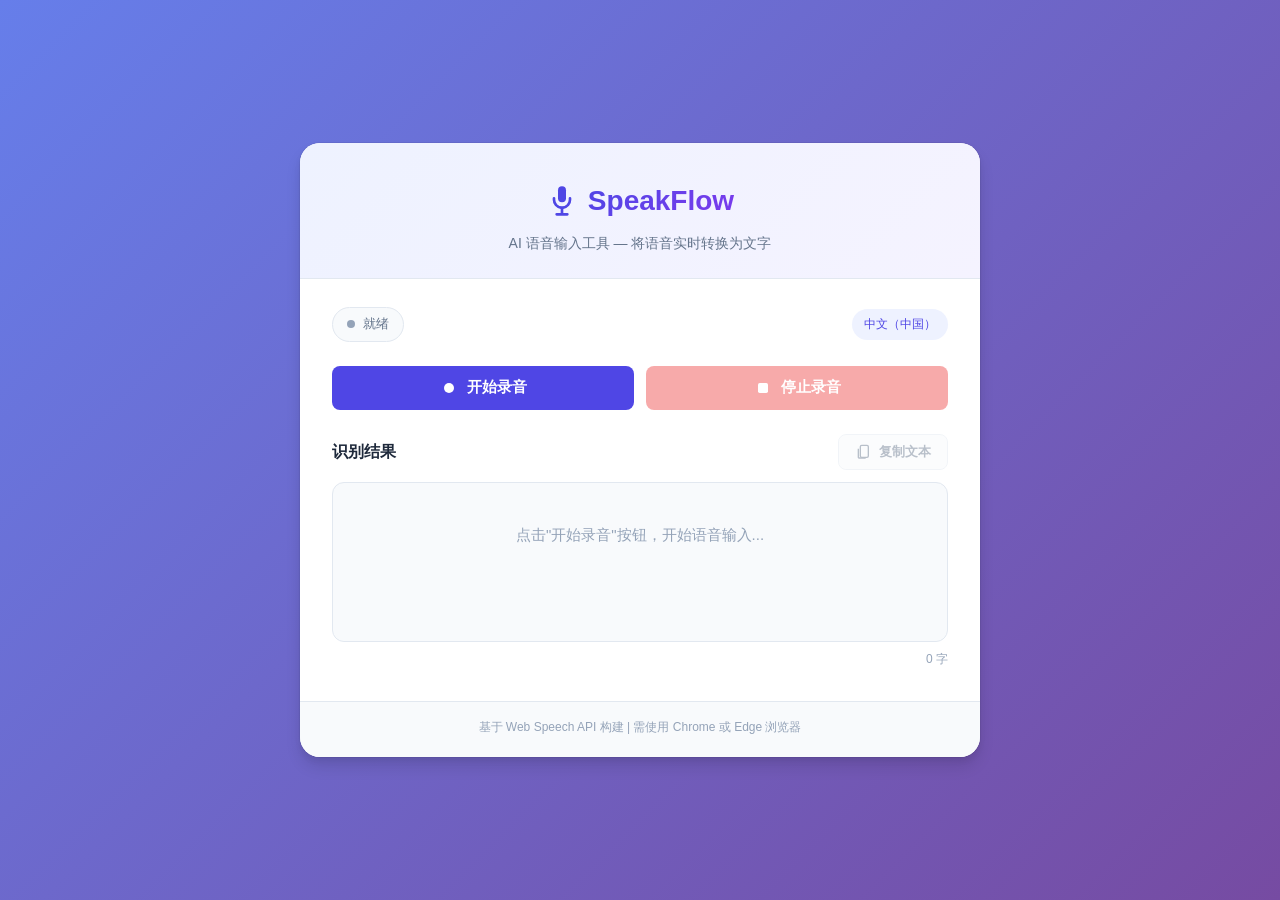
==== index.html @ 08173076 "feat: 初始化 SpeakFlow AI 语音输入工具项目 - 实现语音识别核心功能（Web Speech API）  - 实时显示临时/最终识别结果  - 一键复制文本到剪贴板  - 响应式 U" ====
<!DOCTYPE html>
<html lang="zh-CN">
<head>
    <meta charset="UTF-8">
    <meta name="viewport" content="width=device-width, initial-scale=1.0">
    <title>SpeakFlow - AI 语音输入工具</title>
    <link rel="stylesheet" href="style.css">
</head>
<body>
    <div class="container">
        <header class="header">
            <div class="logo">
                <svg class="logo-icon" viewBox="0 0 24 24" fill="none" xmlns="http://www.w3.org/2000/svg">
                    <path d="M12 1a3 3 0 0 0-3 3v6a3 3 0 0 0 6 0V4a3 3 0 0 0-3-3Z" fill="currentColor"/>
                    <path d="M19 10v1a7 7 0 0 1-6 6.93V21h3a1 1 0 1 1 0 2H8a1 1 0 1 1 0-2h3v-3.07A7 7 0 0 1 5 11v-1a1 1 0 1 1 2 0v1a5 5 0 0 0 10 0v-1a1 1 0 1 1 2 0Z" fill="currentColor"/>
                </svg>
                <h1>SpeakFlow</h1>
            </div>
            <p class="subtitle">AI 语音输入工具 — 将语音实时转换为文字</p>
        </header>

        <main class="main">
            <div class="status-bar">
                <div class="status-indicator" id="statusIndicator">
                    <span class="status-dot"></span>
                    <span class="status-text" id="statusText">就绪</span>
                </div>
                <span class="lang-badge" id="langBadge">中文（中国）</span>
            </div>

            <div class="controls">
                <button class="btn btn-start" id="startBtn" title="开始录音">
                    <svg class="btn-icon" viewBox="0 0 24 24" fill="none" xmlns="http://www.w3.org/2000/svg">
                        <circle cx="12" cy="12" r="6" fill="currentColor"/>
                    </svg>
                    <span>开始录音</span>
                </button>

                <button class="btn btn-stop" id="stopBtn" disabled title="停止录音">
                    <svg class="btn-icon" viewBox="0 0 24 24" fill="none" xmlns="http://www.w3.org/2000/svg">
                        <rect x="6" y="6" width="12" height="12" rx="2" fill="currentColor"/>
                    </svg>
                    <span>停止录音</span>
                </button>
            </div>

            <div class="result-section">
                <div class="result-header">
                    <h2>识别结果</h2>
                    <button class="btn btn-copy" id="copyBtn" title="复制文本" disabled>
                        <svg class="btn-icon-sm" viewBox="0 0 24 24" fill="none" xmlns="http://www.w3.org/2000/svg">
                            <rect x="8" y="2" width="12" height="18" rx="2" stroke="currentColor" stroke-width="2"/>
                            <path d="M4 7H6V20H16V22H6C4.9 22 4 21.1 4 20V7Z" fill="currentColor"/>
                        </svg>
                        <span>复制文本</span>
                    </button>
                </div>

                <div class="result-box" id="resultBox">
                    <p class="placeholder-text" id="placeholderText">点击"开始录音"按钮，开始语音输入...</p>
                    <p class="interim-text" id="interimText"></p>
                    <p class="final-text" id="finalText"></p>
                </div>

                <div class="result-footer">
                    <span class="char-count" id="charCount">0 字</span>
                </div>

                <div class="toast" id="toast">已复制到剪贴板</div>
            </div>
        </main>

        <footer class="footer">
            <p>基于 Web Speech API 构建 | 需使用 Chrome 或 Edge 浏览器</p>
        </footer>
    </div>

    <script src="script.js"></script>
</body>
</html>
---- style.css ----
*,
*::before,
*::after {
    margin: 0;
    padding: 0;
    box-sizing: border-box;
}

:root {
    --primary: #4F46E5;
    --primary-hover: #4338CA;
    --primary-light: #EEF2FF;
    --danger: #EF4444;
    --danger-hover: #DC2626;
    --success: #10B981;
    --warning: #F59E0B;
    --bg: #F8FAFC;
    --surface: #FFFFFF;
    --border: #E2E8F0;
    --text: #1E293B;
    --text-secondary: #64748B;
    --text-muted: #94A3B8;
    --shadow-sm: 0 1px 2px rgba(0, 0, 0, 0.05);
    --shadow: 0 1px 3px rgba(0, 0, 0, 0.1), 0 1px 2px rgba(0, 0, 0, 0.06);
    --shadow-md: 0 4px 6px rgba(0, 0, 0, 0.07), 0 2px 4px rgba(0, 0, 0, 0.06);
    --shadow-lg: 0 10px 15px rgba(0, 0, 0, 0.1), 0 4px 6px rgba(0, 0, 0, 0.05);
    --radius: 12px;
    --radius-sm: 8px;
    --transition: 0.2s ease;
}

body {
    font-family: -apple-system, BlinkMacSystemFont, "Segoe UI", Roboto, "Helvetica Neue", Arial, "Noto Sans SC", sans-serif;
    background: linear-gradient(135deg, #667EEA 0%, #764BA2 100%);
    min-height: 100vh;
    display: flex;
    align-items: center;
    justify-content: center;
    padding: 20px;
    color: var(--text);
    line-height: 1.6;
}

.container {
    width: 100%;
    max-width: 680px;
    background: var(--surface);
    border-radius: 20px;
    box-shadow: var(--shadow-lg), 0 0 0 1px rgba(0, 0, 0, 0.05);
    overflow: hidden;
}

.header {
    text-align: center;
    padding: 36px 32px 24px;
    background: linear-gradient(135deg, var(--primary-light) 0%, #F5F3FF 100%);
    border-bottom: 1px solid var(--border);
}

.logo {
    display: flex;
    align-items: center;
    justify-content: center;
    gap: 10px;
    margin-bottom: 8px;
}

.logo-icon {
    width: 32px;
    height: 32px;
    color: var(--primary);
}

.logo h1 {
    font-size: 28px;
    font-weight: 700;
    background: linear-gradient(135deg, var(--primary) 0%, #7C3AED 100%);
    -webkit-background-clip: text;
    -webkit-text-fill-color: transparent;
    background-clip: text;
}

.subtitle {
    font-size: 14px;
    color: var(--text-secondary);
    font-weight: 400;
}

.main {
    padding: 28px 32px 32px;
}

.status-bar {
    display: flex;
    align-items: center;
    justify-content: space-between;
    margin-bottom: 24px;
}

.status-indicator {
    display: flex;
    align-items: center;
    gap: 8px;
    padding: 6px 14px;
    border-radius: 20px;
    background: var(--bg);
    border: 1px solid var(--border);
    font-size: 13px;
    font-weight: 500;
    color: var(--text-secondary);
    transition: all var(--transition);
}

.status-indicator.recording {
    background: #FEF2F2;
    border-color: #FECACA;
    color: var(--danger);
}

.status-dot {
    width: 8px;
    height: 8px;
    border-radius: 50%;
    background: var(--text-muted);
    transition: all var(--transition);
}

.status-indicator.recording .status-dot {
    background: var(--danger);
    animation: pulse 1.5s ease-in-out infinite;
}

@keyframes pulse {
    0%, 100% { opacity: 1; transform: scale(1); }
    50% { opacity: 0.5; transform: scale(1.3); }
}

.lang-badge {
    font-size: 12px;
    padding: 6px 12px;
    border-radius: 20px;
    background: var(--primary-light);
    color: var(--primary);
    font-weight: 500;
}

.controls {
    display: flex;
    gap: 12px;
    margin-bottom: 24px;
}

.btn {
    display: flex;
    align-items: center;
    justify-content: center;
    gap: 8px;
    padding: 12px 24px;
    border: none;
    border-radius: var(--radius-sm);
    font-size: 15px;
    font-weight: 600;
    cursor: pointer;
    transition: all var(--transition);
    font-family: inherit;
    outline: none;
}

.btn:focus-visible {
    box-shadow: 0 0 0 3px rgba(79, 70, 229, 0.3);
}

.btn:disabled {
    opacity: 0.45;
    cursor: not-allowed;
    pointer-events: none;
}

.btn-icon {
    width: 20px;
    height: 20px;
}

.btn-icon-sm {
    width: 16px;
    height: 16px;
}

.btn-start {
    flex: 1;
    background: var(--primary);
    color: #FFFFFF;
}

.btn-start:hover:not(:disabled) {
    background: var(--primary-hover);
    transform: translateY(-1px);
    box-shadow: var(--shadow-md);
}

.btn-start:active:not(:disabled) {
    transform: translateY(0);
}

.btn-stop {
    flex: 1;
    background: var(--danger);
    color: #FFFFFF;
}

.btn-stop:hover:not(:disabled) {
    background: var(--danger-hover);
    transform: translateY(-1px);
    box-shadow: var(--shadow-md);
}

.btn-stop:active:not(:disabled) {
    transform: translateY(0);
}

.result-section {
    position: relative;
}

.result-header {
    display: flex;
    align-items: center;
    justify-content: space-between;
    margin-bottom: 12px;
}

.result-header h2 {
    font-size: 16px;
    font-weight: 600;
    color: var(--text);
}

.btn-copy {
    padding: 8px 16px;
    font-size: 13px;
    background: var(--bg);
    color: var(--text-secondary);
    border: 1px solid var(--border);
    border-radius: var(--radius-sm);
}

.btn-copy:hover:not(:disabled) {
    background: var(--primary-light);
    color: var(--primary);
    border-color: var(--primary);
}

.btn-copy.copied {
    background: #ECFDF5;
    color: var(--success);
    border-color: #A7F3D0;
}

.result-box {
    background: var(--bg);
    border: 1px solid var(--border);
    border-radius: var(--radius);
    padding: 20px;
    min-height: 160px;
    max-height: 320px;
    overflow-y: auto;
    transition: border-color var(--transition);
}

.result-box:focus-within,
.result-box.recording {
    border-color: var(--primary);
    box-shadow: 0 0 0 3px rgba(79, 70, 229, 0.1);
}

.result-box.recording {
    border-color: var(--danger);
    box-shadow: 0 0 0 3px rgba(239, 68, 68, 0.1);
}

.placeholder-text {
    color: var(--text-muted);
    font-size: 15px;
    text-align: center;
    padding: 20px 0 0;
    user-select: none;
}

.placeholder-text.hidden {
    display: none;
}

.interim-text {
    color: var(--text-muted);
    font-size: 15px;
    line-height: 1.8;
    white-space: pre-wrap;
    word-break: break-word;
}

.final-text {
    color: var(--text);
    font-size: 15px;
    line-height: 1.8;
    white-space: pre-wrap;
    word-break: break-word;
}

.result-footer {
    display: flex;
    justify-content: flex-end;
    margin-top: 8px;
}

.char-count {
    font-size: 12px;
    color: var(--text-muted);
}

.toast {
    position: absolute;
    bottom: -48px;
    left: 50%;
    transform: translateX(-50%);
    background: var(--text);
    color: #FFFFFF;
    padding: 8px 20px;
    border-radius: 20px;
    font-size: 13px;
    font-weight: 500;
    opacity: 0;
    pointer-events: none;
    transition: opacity 0.3s ease, transform 0.3s ease;
    white-space: nowrap;
}

.toast.show {
    opacity: 1;
    transform: translateX(-50%) translateY(-4px);
}

.footer {
    text-align: center;
    padding: 16px 32px 20px;
    border-top: 1px solid var(--border);
    background: var(--bg);
}

.footer p {
    font-size: 12px;
    color: var(--text-muted);
}

@media (max-width: 600px) {
    body {
        padding: 12px;
        align-items: flex-start;
        padding-top: 24px;
    }

    .container {
        border-radius: 16px;
    }

    .header {
        padding: 28px 20px 20px;
    }

    .logo h1 {
        font-size: 24px;
    }

    .main {
        padding: 20px;
    }

    .controls {
        flex-direction: column;
    }

    .btn {
        width: 100%;
    }

    .result-box {
        min-height: 140px;
        max-height: 260px;
    }

    .status-bar {
        flex-direction: column;
        align-items: flex-start;
        gap: 10px;
    }
}

.result-box::-webkit-scrollbar {
    width: 6px;
}

.result-box::-webkit-scrollbar-track {
    background: transparent;
}

.result-box::-webkit-scrollbar-thumb {
    background: var(--border);
    border-radius: 3px;
}

.result-box::-webkit-scrollbar-thumb:hover {
    background: var(--text-muted);
}
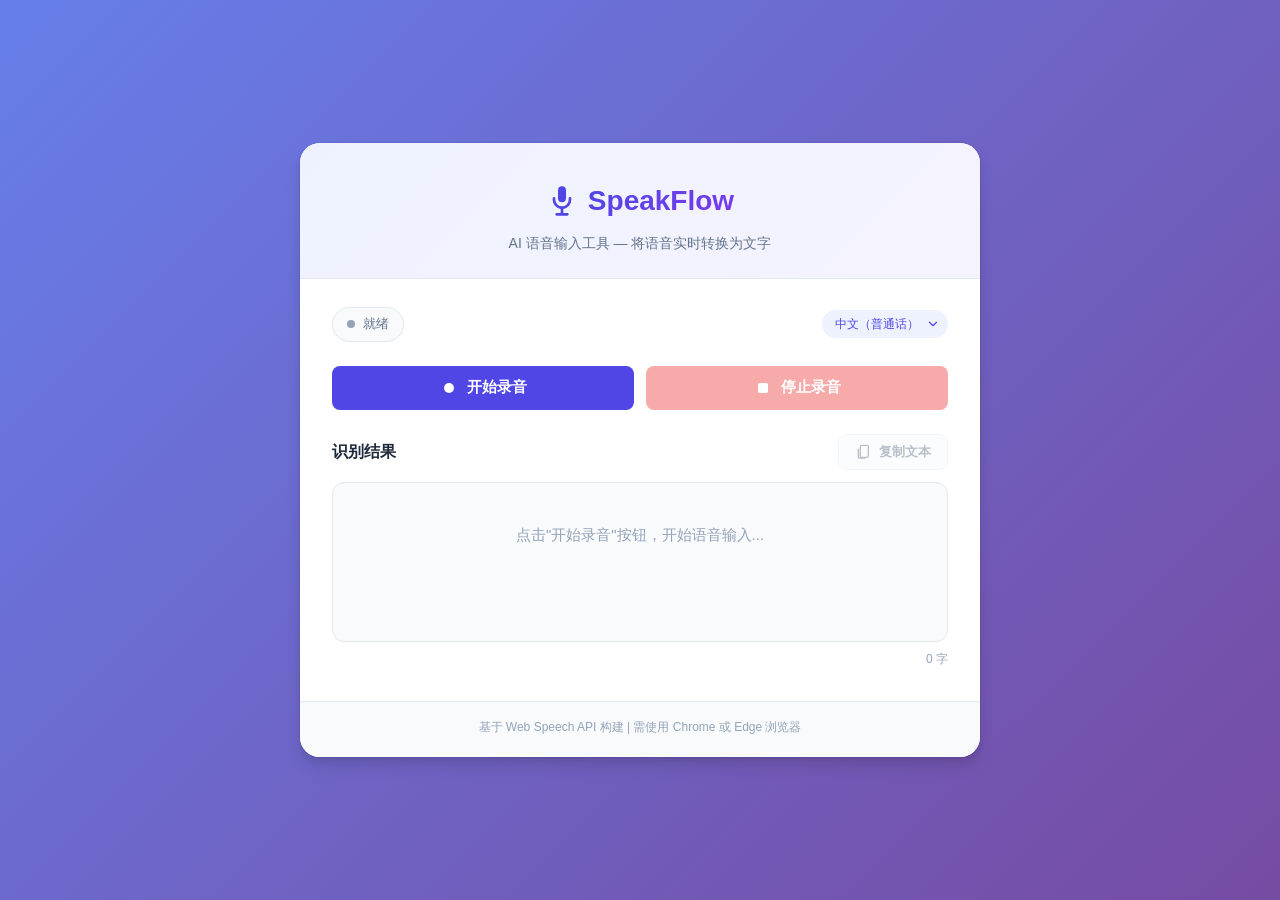
==== commit fa681bec: "feat: 添加多语言切换功能 将静态语言标签替换为下拉选择器，支持中文/英文/日文/韩文/粤语  实现思路：自定义 select + 切换时停止录音并重置 SpeechRecognition 实例 " ====
--- a/index.html
+++ b/index.html
@@ -25,7 +25,18 @@
                     <span class="status-dot"></span>
                     <span class="status-text" id="statusText">就绪</span>
                 </div>
-                <span class="lang-badge" id="langBadge">中文（中国）</span>
+                <div class="lang-selector">
+                    <select class="lang-select" id="langSelect" aria-label="选择识别语言">
+                        <option value="zh-CN">中文（普通话）</option>
+                        <option value="en-US">English</option>
+                        <option value="ja-JP">日本語</option>
+                        <option value="ko-KR">한국어</option>
+                        <option value="zh-HK">粤语（香港）</option>
+                    </select>
+                    <svg class="lang-chevron" viewBox="0 0 24 24" fill="none" xmlns="http://www.w3.org/2000/svg">
+                        <path d="M6 9L12 15L18 9" stroke="currentColor" stroke-width="2" stroke-linecap="round" stroke-linejoin="round"/>
+                    </svg>
+                </div>
             </div>
 
             <div class="controls">
--- a/style.css
+++ b/style.css
@@ -135,13 +135,45 @@
     50% { opacity: 0.5; transform: scale(1.3); }
 }
 
-.lang-badge {
+.lang-selector {
+    position: relative;
+    display: flex;
+    align-items: center;
+}
+
+.lang-select {
+    appearance: none;
+    -webkit-appearance: none;
     font-size: 12px;
-    padding: 6px 12px;
+    padding: 6px 28px 6px 12px;
     border-radius: 20px;
     background: var(--primary-light);
     color: var(--primary);
     font-weight: 500;
+    border: 1px solid transparent;
+    cursor: pointer;
+    font-family: inherit;
+    outline: none;
+    transition: all var(--transition);
+}
+
+.lang-select:hover {
+    border-color: var(--primary);
+    background: #E0E7FF;
+}
+
+.lang-select:focus-visible {
+    border-color: var(--primary);
+    box-shadow: 0 0 0 2px rgba(79, 70, 229, 0.2);
+}
+
+.lang-chevron {
+    position: absolute;
+    right: 8px;
+    width: 14px;
+    height: 14px;
+    color: var(--primary);
+    pointer-events: none;
 }
 
 .controls {
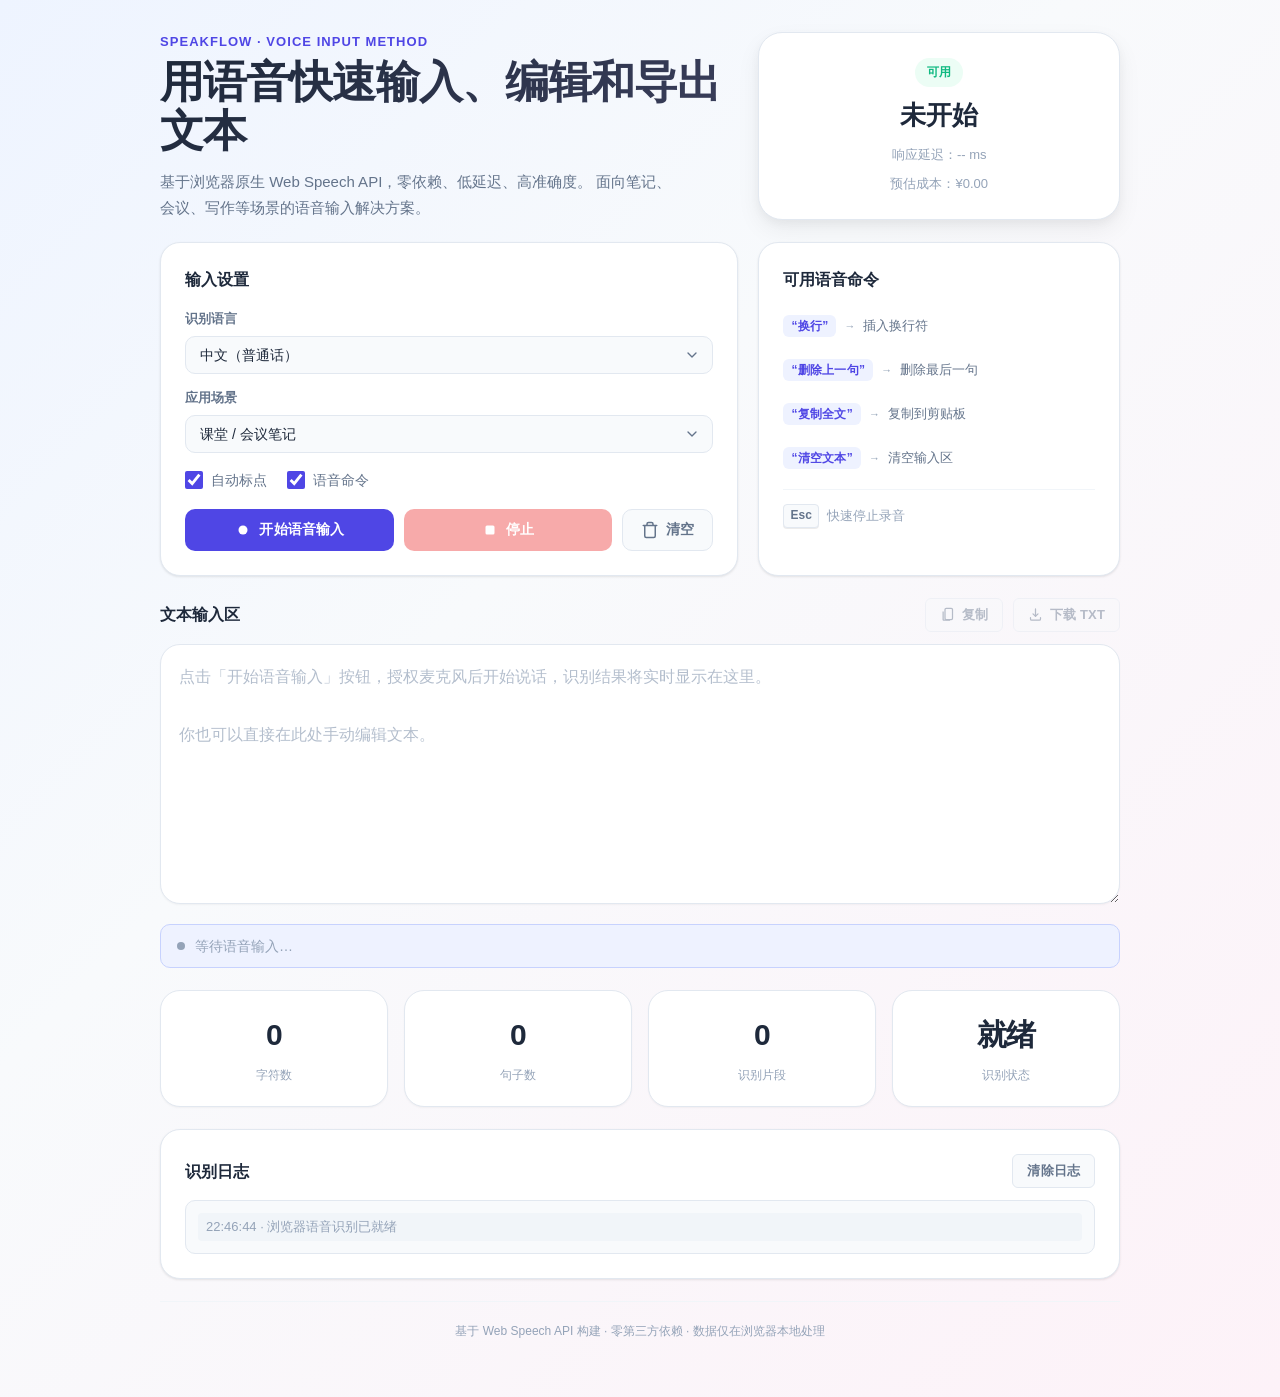
==== commit 88d60279: "feat: complete SpeakFlow voice input method - merge advanced features - Integrate auto-punctuation w" ====
--- a/index.html
+++ b/index.html
@@ -3,86 +3,182 @@
 <head>
     <meta charset="UTF-8">
     <meta name="viewport" content="width=device-width, initial-scale=1.0">
-    <title>SpeakFlow - AI 语音输入工具</title>
+    <title>SpeakFlow — AI 语音输入工具</title>
     <link rel="stylesheet" href="style.css">
 </head>
 <body>
-    <div class="container">
-        <header class="header">
-            <div class="logo">
-                <svg class="logo-icon" viewBox="0 0 24 24" fill="none" xmlns="http://www.w3.org/2000/svg">
-                    <path d="M12 1a3 3 0 0 0-3 3v6a3 3 0 0 0 6 0V4a3 3 0 0 0-3-3Z" fill="currentColor"/>
-                    <path d="M19 10v1a7 7 0 0 1-6 6.93V21h3a1 1 0 1 1 0 2H8a1 1 0 1 1 0-2h3v-3.07A7 7 0 0 1 5 11v-1a1 1 0 1 1 2 0v1a5 5 0 0 0 10 0v-1a1 1 0 1 1 2 0Z" fill="currentColor"/>
-                </svg>
-                <h1>SpeakFlow</h1>
+    <div class="app-shell">
+        <section class="hero">
+            <div class="hero-content">
+                <p class="eyebrow">SpeakFlow · Voice Input Method</p>
+                <h1>用语音快速输入、编辑和导出文本</h1>
+                <p class="subtitle">
+                    基于浏览器原生 Web Speech API，零依赖、低延迟、高准确度。
+                    面向笔记、会议、写作等场景的语音输入解决方案。
+                </p>
             </div>
-            <p class="subtitle">AI 语音输入工具 — 将语音实时转换为文字</p>
-        </header>
+            <div class="status-card" aria-live="polite">
+                <span id="supportBadge" class="badge badge-checking">检测中…</span>
+                <strong id="listeningStatus">未开始</strong>
+                <small id="latencyText">响应延迟：-- ms</small>
+                <small id="costText">预估成本：¥0.00</small>
+            </div>
+        </section>
 
-        <main class="main">
-            <div class="status-bar">
-                <div class="status-indicator" id="statusIndicator">
-                    <span class="status-dot"></span>
-                    <span class="status-text" id="statusText">就绪</span>
-                </div>
-                <div class="lang-selector">
-                    <select class="lang-select" id="langSelect" aria-label="选择识别语言">
+        <section class="control-grid">
+            <div class="panel panel-settings">
+                <h2>输入设置</h2>
+
+                <div class="setting-group">
+                    <label for="languageSelect">
+                        <span class="setting-label">识别语言</span>
+                    </label>
+                    <select id="languageSelect">
                         <option value="zh-CN">中文（普通话）</option>
-                        <option value="en-US">English</option>
+                        <option value="en-US">English (US)</option>
                         <option value="ja-JP">日本語</option>
                         <option value="ko-KR">한국어</option>
                         <option value="zh-HK">粤语（香港）</option>
                     </select>
-                    <svg class="lang-chevron" viewBox="0 0 24 24" fill="none" xmlns="http://www.w3.org/2000/svg">
-                        <path d="M6 9L12 15L18 9" stroke="currentColor" stroke-width="2" stroke-linecap="round" stroke-linejoin="round"/>
-                    </svg>
+                </div>
+
+                <div class="setting-group">
+                    <label for="modeSelect">
+                        <span class="setting-label">应用场景</span>
+                    </label>
+                    <select id="modeSelect">
+                        <option value="note">课堂 / 会议笔记</option>
+                        <option value="chat">聊天短句</option>
+                        <option value="academic">学术写作草稿</option>
+                    </select>
+                </div>
+
+                <div class="toggle-row">
+                    <label class="toggle-label">
+                        <input type="checkbox" id="autoPunctuation" checked>
+                        <span class="toggle-text">自动标点</span>
+                    </label>
+                    <label class="toggle-label">
+                        <input type="checkbox" id="voiceCommands" checked>
+                        <span class="toggle-text">语音命令</span>
+                    </label>
+                </div>
+
+                <div class="button-row">
+                    <button id="startBtn" class="btn btn-primary">
+                        <svg class="btn-icon" viewBox="0 0 24 24" fill="none">
+                            <circle cx="12" cy="12" r="6" fill="currentColor"/>
+                        </svg>
+                        开始语音输入
+                    </button>
+                    <button id="stopBtn" class="btn btn-danger" disabled>
+                        <svg class="btn-icon" viewBox="0 0 24 24" fill="none">
+                            <rect x="6" y="6" width="12" height="12" rx="2" fill="currentColor"/>
+                        </svg>
+                        停止
+                    </button>
+                    <button id="clearBtn" class="btn btn-outline">
+                        <svg class="btn-icon" viewBox="0 0 24 24" fill="none">
+                            <path d="M3 6h18M8 6V4a2 2 0 0 1 2-2h4a2 2 0 0 1 2 2v2m3 0v14a2 2 0 0 1-2 2H7a2 2 0 0 1-2-2V6h14" stroke="currentColor" stroke-width="2" stroke-linecap="round" stroke-linejoin="round"/>
+                        </svg>
+                        清空
+                    </button>
                 </div>
             </div>
 
-            <div class="controls">
-                <button class="btn btn-start" id="startBtn" title="开始录音">
-                    <svg class="btn-icon" viewBox="0 0 24 24" fill="none" xmlns="http://www.w3.org/2000/svg">
-                        <circle cx="12" cy="12" r="6" fill="currentColor"/>
-                    </svg>
-                    <span>开始录音</span>
-                </button>
+            <div class="panel panel-commands">
+                <h2>可用语音命令</h2>
+                <ul class="command-list">
+                    <li>
+                        <span class="command-keyword">“换行”</span>
+                        <span class="command-arrow">→</span>
+                        <span class="command-desc">插入换行符</span>
+                    </li>
+                    <li>
+                        <span class="command-keyword">“删除上一句”</span>
+                        <span class="command-arrow">→</span>
+                        <span class="command-desc">删除最后一句</span>
+                    </li>
+                    <li>
+                        <span class="command-keyword">“复制全文”</span>
+                        <span class="command-arrow">→</span>
+                        <span class="command-desc">复制到剪贴板</span>
+                    </li>
+                    <li>
+                        <span class="command-keyword">“清空文本”</span>
+                        <span class="command-arrow">→</span>
+                        <span class="command-desc">清空输入区</span>
+                    </li>
+                </ul>
+                <div class="shortcut-hint">
+                    <kbd>Esc</kbd>
+                    <span>快速停止录音</span>
+                </div>
+            </div>
+        </section>
 
-                <button class="btn btn-stop" id="stopBtn" disabled title="停止录音">
-                    <svg class="btn-icon" viewBox="0 0 24 24" fill="none" xmlns="http://www.w3.org/2000/svg">
-                        <rect x="6" y="6" width="12" height="12" rx="2" fill="currentColor"/>
-                    </svg>
-                    <span>停止录音</span>
-                </button>
-            </div>
-
-            <div class="result-section">
-                <div class="result-header">
-                    <h2>识别结果</h2>
-                    <button class="btn btn-copy" id="copyBtn" title="复制文本" disabled>
-                        <svg class="btn-icon-sm" viewBox="0 0 24 24" fill="none" xmlns="http://www.w3.org/2000/svg">
+        <section class="editor-section">
+            <div class="editor-header">
+                <h2>文本输入区</h2>
+                <div class="button-row compact">
+                    <button id="copyBtn" class="btn btn-outline-sm" disabled>
+                        <svg class="btn-icon-sm" viewBox="0 0 24 24" fill="none">
                             <rect x="8" y="2" width="12" height="18" rx="2" stroke="currentColor" stroke-width="2"/>
                             <path d="M4 7H6V20H16V22H6C4.9 22 4 21.1 4 20V7Z" fill="currentColor"/>
                         </svg>
-                        <span>复制文本</span>
+                        复制
+                    </button>
+                    <button id="downloadBtn" class="btn btn-outline-sm" disabled>
+                        <svg class="btn-icon-sm" viewBox="0 0 24 24" fill="none">
+                            <path d="M12 3v12m0 0l-4-4m4 4l4-4M4 17v2a2 2 0 0 0 2 2h12a2 2 0 0 0 2-2v-2" stroke="currentColor" stroke-width="2" stroke-linecap="round" stroke-linejoin="round"/>
+                        </svg>
+                        下载 TXT
                     </button>
                 </div>
+            </div>
 
-                <div class="result-box" id="resultBox">
-                    <p class="placeholder-text" id="placeholderText">点击"开始录音"按钮，开始语音输入...</p>
-                    <p class="interim-text" id="interimText"></p>
-                    <p class="final-text" id="finalText"></p>
-                </div>
+            <textarea
+                id="editor"
+                placeholder="点击「开始语音输入」按钮，授权麦克风后开始说话，识别结果将实时显示在这里。&#10;&#10;你也可以直接在此处手动编辑文本。"
+            ></textarea>
 
-                <div class="result-footer">
-                    <span class="char-count" id="charCount">0 字</span>
-                </div>
+            <div class="interim-bar" id="interimBar">
+                <div class="interim-pulse"></div>
+                <span id="interimText">等待语音输入…</span>
+            </div>
 
-                <div class="toast" id="toast">已复制到剪贴板</div>
+            <div class="toast" id="toast">已复制到剪贴板</div>
+        </section>
+
+        <section class="metrics-grid">
+            <article class="metric-card">
+                <span class="metric-value" id="wordCount">0</span>
+                <small class="metric-label">字符数</small>
+            </article>
+            <article class="metric-card">
+                <span class="metric-value" id="sentenceCount">0</span>
+                <small class="metric-label">句子数</small>
+            </article>
+            <article class="metric-card">
+                <span class="metric-value" id="sessionCount">0</span>
+                <small class="metric-label">识别片段</small>
+            </article>
+            <article class="metric-card">
+                <span class="metric-value" id="accuracyHint">--</span>
+                <small class="metric-label">识别状态</small>
+            </article>
+        </section>
+
+        <section class="panel log-panel">
+            <div class="log-header">
+                <h2>识别日志</h2>
+                <button id="clearLogBtn" class="btn btn-outline-sm">清除日志</button>
             </div>
-        </main>
+            <ol id="logList" class="log-list"></ol>
+        </section>
 
         <footer class="footer">
-            <p>基于 Web Speech API 构建 | 需使用 Chrome 或 Edge 浏览器</p>
+            <p>基于 Web Speech API 构建 · 零第三方依赖 · 数据仅在浏览器本地处理</p>
         </footer>
     </div>
 
--- a/style.css
+++ b/style.css
@@ -10,372 +10,663 @@
     --primary: #4F46E5;
     --primary-hover: #4338CA;
     --primary-light: #EEF2FF;
+    --primary-ring: rgba(79, 70, 229, 0.25);
     --danger: #EF4444;
     --danger-hover: #DC2626;
+    --danger-light: #FEF2F2;
     --success: #10B981;
+    --success-light: #ECFDF5;
     --warning: #F59E0B;
+    --warning-light: #FFFBEB;
     --bg: #F8FAFC;
+    --bg-alt: #F1F5F9;
     --surface: #FFFFFF;
     --border: #E2E8F0;
+    --border-light: #F1F5F9;
     --text: #1E293B;
     --text-secondary: #64748B;
     --text-muted: #94A3B8;
-    --shadow-sm: 0 1px 2px rgba(0, 0, 0, 0.05);
-    --shadow: 0 1px 3px rgba(0, 0, 0, 0.1), 0 1px 2px rgba(0, 0, 0, 0.06);
-    --shadow-md: 0 4px 6px rgba(0, 0, 0, 0.07), 0 2px 4px rgba(0, 0, 0, 0.06);
-    --shadow-lg: 0 10px 15px rgba(0, 0, 0, 0.1), 0 4px 6px rgba(0, 0, 0, 0.05);
-    --radius: 12px;
-    --radius-sm: 8px;
-    --transition: 0.2s ease;
+    --shadow-xs: 0 1px 2px rgba(0, 0, 0, 0.04);
+    --shadow-sm: 0 1px 3px rgba(0, 0, 0, 0.06), 0 1px 2px rgba(0, 0, 0, 0.04);
+    --shadow: 0 4px 6px rgba(0, 0, 0, 0.05), 0 2px 4px rgba(0, 0, 0, 0.04);
+    --shadow-md: 0 10px 25px rgba(0, 0, 0, 0.06), 0 4px 10px rgba(0, 0, 0, 0.04);
+    --shadow-lg: 0 20px 50px rgba(15, 23, 42, 0.08);
+    --radius-xs: 6px;
+    --radius-sm: 10px;
+    --radius: 14px;
+    --radius-lg: 20px;
+    --radius-xl: 24px;
+    --transition: 0.2s cubic-bezier(0.4, 0, 0.2, 1);
+    --transition-slow: 0.3s cubic-bezier(0.4, 0, 0.2, 1);
 }
 
 body {
-    font-family: -apple-system, BlinkMacSystemFont, "Segoe UI", Roboto, "Helvetica Neue", Arial, "Noto Sans SC", sans-serif;
-    background: linear-gradient(135deg, #667EEA 0%, #764BA2 100%);
+    font-family: -apple-system, BlinkMacSystemFont, "Segoe UI", Roboto, "Helvetica Neue", Arial,
+        "Noto Sans SC", "PingFang SC", "Microsoft YaHei", sans-serif;
+    background: linear-gradient(135deg, #EEF4FF 0%, #F8FAFC 40%, #FDF2F8 100%);
     min-height: 100vh;
-    display: flex;
-    align-items: center;
-    justify-content: center;
-    padding: 20px;
     color: var(--text);
     line-height: 1.6;
-}
-
-.container {
-    width: 100%;
-    max-width: 680px;
-    background: var(--surface);
-    border-radius: 20px;
-    box-shadow: var(--shadow-lg), 0 0 0 1px rgba(0, 0, 0, 0.05);
-    overflow: hidden;
-}
-
-.header {
-    text-align: center;
-    padding: 36px 32px 24px;
-    background: linear-gradient(135deg, var(--primary-light) 0%, #F5F3FF 100%);
-    border-bottom: 1px solid var(--border);
-}
-
-.logo {
-    display: flex;
-    align-items: center;
+    -webkit-font-smoothing: antialiased;
+    -moz-osx-font-smoothing: grayscale;
+}
+
+.app-shell {
+    width: min(960px, calc(100% - 32px));
+    margin: 0 auto;
+    padding: 32px 0 48px;
+}
+
+.hero {
+    display: grid;
+    grid-template-columns: 1.6fr 1fr;
+    gap: 20px;
+    align-items: stretch;
+    margin-bottom: 22px;
+}
+
+.hero-content {
+    display: flex;
+    flex-direction: column;
     justify-content: center;
-    gap: 10px;
-    margin-bottom: 8px;
-}
-
-.logo-icon {
-    width: 32px;
-    height: 32px;
+}
+
+.eyebrow {
     color: var(--primary);
-}
-
-.logo h1 {
-    font-size: 28px;
+    font-size: 13px;
     font-weight: 700;
-    background: linear-gradient(135deg, var(--primary) 0%, #7C3AED 100%);
+    letter-spacing: 0.08em;
+    text-transform: uppercase;
+    margin-bottom: 4px;
+}
+
+h1 {
+    font-size: clamp(28px, 4.5vw, 44px);
+    line-height: 1.12;
+    margin-bottom: 14px;
+    font-weight: 800;
+    letter-spacing: -0.02em;
+    background: linear-gradient(135deg, var(--text) 0%, #3B3F5C 100%);
     -webkit-background-clip: text;
     -webkit-text-fill-color: transparent;
     background-clip: text;
 }
 
 .subtitle {
+    color: var(--text-secondary);
+    font-size: 15px;
+    line-height: 1.7;
+    max-width: 520px;
+}
+
+.status-card {
+    background: var(--surface);
+    border: 1px solid var(--border);
+    border-radius: var(--radius-xl);
+    box-shadow: var(--shadow-md);
+    padding: 24px;
+    display: flex;
+    flex-direction: column;
+    gap: 8px;
+    justify-content: center;
+    text-align: center;
+}
+
+.status-card strong {
+    font-size: 26px;
+    font-weight: 700;
+    color: var(--text);
+    transition: color var(--transition);
+}
+
+.status-card strong.listening {
+    color: var(--danger);
+    animation: statusPulse 1.5s ease-in-out infinite;
+}
+
+.status-card small {
+    color: var(--text-muted);
+    font-size: 13px;
+    font-weight: 500;
+}
+
+@keyframes statusPulse {
+    0%, 100% { opacity: 1; }
+    50% { opacity: 0.6; }
+}
+
+.badge {
+    display: inline-flex;
+    align-items: center;
+    padding: 5px 12px;
+    border-radius: 999px;
+    font-size: 12px;
+    font-weight: 700;
+    width: fit-content;
+    margin: 0 auto;
+}
+
+.badge-checking {
+    background: var(--bg-alt);
+    color: var(--text-muted);
+}
+
+.badge-ready {
+    background: var(--success-light);
+    color: var(--success);
+}
+
+.badge-error {
+    background: var(--danger-light);
+    color: var(--danger);
+}
+
+.control-grid {
+    display: grid;
+    grid-template-columns: 1.6fr 1fr;
+    gap: 20px;
+    margin-bottom: 22px;
+}
+
+.panel {
+    background: var(--surface);
+    border: 1px solid var(--border);
+    border-radius: var(--radius-lg);
+    box-shadow: var(--shadow-sm);
+    padding: 24px;
+}
+
+.panel h2 {
+    font-size: 16px;
+    font-weight: 700;
+    color: var(--text);
+    margin-bottom: 16px;
+}
+
+.setting-group {
+    margin-bottom: 14px;
+}
+
+.setting-label {
+    display: block;
+    font-size: 13px;
+    font-weight: 600;
+    color: var(--text-secondary);
+    margin-bottom: 6px;
+}
+
+select {
+    width: 100%;
+    appearance: none;
+    -webkit-appearance: none;
+    background: var(--bg);
+    background-image: url("data:image/svg+xml,%3Csvg xmlns='http://www.w3.org/2000/svg' width='16' height='16' viewBox='0 0 24 24' fill='none' stroke='%2364748B' stroke-width='2' stroke-linecap='round' stroke-linejoin='round'%3E%3Cpath d='M6 9l6 6 6-6'/%3E%3C/svg%3E");
+    background-repeat: no-repeat;
+    background-position: right 12px center;
+    border: 1px solid var(--border);
+    border-radius: var(--radius-sm);
+    padding: 10px 36px 10px 14px;
     font-size: 14px;
-    color: var(--text-secondary);
-    font-weight: 400;
-}
-
-.main {
-    padding: 28px 32px 32px;
-}
-
-.status-bar {
-    display: flex;
-    align-items: center;
-    justify-content: space-between;
-    margin-bottom: 24px;
-}
-
-.status-indicator {
+    font-family: inherit;
+    color: var(--text);
+    cursor: pointer;
+    transition: all var(--transition);
+    outline: none;
+}
+
+select:hover {
+    border-color: var(--primary);
+}
+
+select:focus-visible {
+    border-color: var(--primary);
+    box-shadow: 0 0 0 3px var(--primary-ring);
+}
+
+.toggle-row {
+    display: flex;
+    gap: 20px;
+    flex-wrap: wrap;
+    margin: 16px 0;
+}
+
+.toggle-label {
     display: flex;
     align-items: center;
     gap: 8px;
-    padding: 6px 14px;
-    border-radius: 20px;
-    background: var(--bg);
-    border: 1px solid var(--border);
-    font-size: 13px;
+    cursor: pointer;
+    user-select: none;
+}
+
+.toggle-label input[type="checkbox"] {
+    width: 18px;
+    height: 18px;
+    accent-color: var(--primary);
+    cursor: pointer;
+    flex-shrink: 0;
+}
+
+.toggle-text {
+    font-size: 14px;
     font-weight: 500;
     color: var(--text-secondary);
-    transition: all var(--transition);
-}
-
-.status-indicator.recording {
-    background: #FEF2F2;
-    border-color: #FECACA;
-    color: var(--danger);
-}
-
-.status-dot {
-    width: 8px;
-    height: 8px;
-    border-radius: 50%;
-    background: var(--text-muted);
-    transition: all var(--transition);
-}
-
-.status-indicator.recording .status-dot {
-    background: var(--danger);
-    animation: pulse 1.5s ease-in-out infinite;
-}
-
-@keyframes pulse {
-    0%, 100% { opacity: 1; transform: scale(1); }
-    50% { opacity: 0.5; transform: scale(1.3); }
-}
-
-.lang-selector {
-    position: relative;
-    display: flex;
-    align-items: center;
-}
-
-.lang-select {
-    appearance: none;
-    -webkit-appearance: none;
-    font-size: 12px;
-    padding: 6px 28px 6px 12px;
-    border-radius: 20px;
-    background: var(--primary-light);
-    color: var(--primary);
-    font-weight: 500;
-    border: 1px solid transparent;
-    cursor: pointer;
-    font-family: inherit;
-    outline: none;
-    transition: all var(--transition);
-}
-
-.lang-select:hover {
-    border-color: var(--primary);
-    background: #E0E7FF;
-}
-
-.lang-select:focus-visible {
-    border-color: var(--primary);
-    box-shadow: 0 0 0 2px rgba(79, 70, 229, 0.2);
-}
-
-.lang-chevron {
-    position: absolute;
-    right: 8px;
-    width: 14px;
-    height: 14px;
-    color: var(--primary);
-    pointer-events: none;
-}
-
-.controls {
-    display: flex;
-    gap: 12px;
-    margin-bottom: 24px;
+}
+
+.button-row {
+    display: flex;
+    gap: 10px;
+    flex-wrap: wrap;
+    margin-top: 18px;
+}
+
+.button-row.compact {
+    margin-top: 0;
 }
 
 .btn {
-    display: flex;
+    display: inline-flex;
     align-items: center;
     justify-content: center;
-    gap: 8px;
-    padding: 12px 24px;
+    gap: 7px;
+    padding: 11px 18px;
     border: none;
     border-radius: var(--radius-sm);
-    font-size: 15px;
+    font-size: 14px;
     font-weight: 600;
     cursor: pointer;
     transition: all var(--transition);
     font-family: inherit;
     outline: none;
+    letter-spacing: 0.01em;
+    position: relative;
+    overflow: hidden;
 }
 
 .btn:focus-visible {
-    box-shadow: 0 0 0 3px rgba(79, 70, 229, 0.3);
+    box-shadow: 0 0 0 3px var(--primary-ring);
 }
 
 .btn:disabled {
     opacity: 0.45;
     cursor: not-allowed;
     pointer-events: none;
+    transform: none !important;
 }
 
 .btn-icon {
-    width: 20px;
-    height: 20px;
+    width: 18px;
+    height: 18px;
+    flex-shrink: 0;
 }
 
 .btn-icon-sm {
-    width: 16px;
-    height: 16px;
-}
-
-.btn-start {
-    flex: 1;
+    width: 15px;
+    height: 15px;
+    flex-shrink: 0;
+}
+
+.btn-primary {
     background: var(--primary);
     color: #FFFFFF;
-}
-
-.btn-start:hover:not(:disabled) {
+    flex: 1;
+}
+
+.btn-primary:hover:not(:disabled) {
     background: var(--primary-hover);
     transform: translateY(-1px);
-    box-shadow: var(--shadow-md);
-}
-
-.btn-start:active:not(:disabled) {
+    box-shadow: var(--shadow);
+}
+
+.btn-primary:active:not(:disabled) {
     transform: translateY(0);
-}
-
-.btn-stop {
-    flex: 1;
+    box-shadow: none;
+}
+
+.btn-danger {
     background: var(--danger);
     color: #FFFFFF;
-}
-
-.btn-stop:hover:not(:disabled) {
+    flex: 1;
+}
+
+.btn-danger:hover:not(:disabled) {
     background: var(--danger-hover);
     transform: translateY(-1px);
-    box-shadow: var(--shadow-md);
-}
-
-.btn-stop:active:not(:disabled) {
+    box-shadow: var(--shadow);
+}
+
+.btn-danger:active:not(:disabled) {
     transform: translateY(0);
-}
-
-.result-section {
-    position: relative;
-}
-
-.result-header {
-    display: flex;
-    align-items: center;
-    justify-content: space-between;
-    margin-bottom: 12px;
-}
-
-.result-header h2 {
-    font-size: 16px;
-    font-weight: 600;
-    color: var(--text);
-}
-
-.btn-copy {
-    padding: 8px 16px;
-    font-size: 13px;
+    box-shadow: none;
+}
+
+.btn-outline {
     background: var(--bg);
     color: var(--text-secondary);
     border: 1px solid var(--border);
-    border-radius: var(--radius-sm);
-}
-
-.btn-copy:hover:not(:disabled) {
+}
+
+.btn-outline:hover:not(:disabled) {
     background: var(--primary-light);
     color: var(--primary);
     border-color: var(--primary);
-}
-
-.btn-copy.copied {
-    background: #ECFDF5;
-    color: var(--success);
-    border-color: #A7F3D0;
-}
-
-.result-box {
+    transform: translateY(-1px);
+}
+
+.btn-outline-sm {
     background: var(--bg);
-    border: 1px solid var(--border);
-    border-radius: var(--radius);
-    padding: 20px;
-    min-height: 160px;
-    max-height: 320px;
-    overflow-y: auto;
-    transition: border-color var(--transition);
-}
-
-.result-box:focus-within,
-.result-box.recording {
+    color: var(--text-secondary);
+    border: 1px solid var(--border);
+    padding: 7px 14px;
+    font-size: 13px;
+    border-radius: var(--radius-xs);
+}
+
+.btn-outline-sm:hover:not(:disabled) {
+    background: var(--primary-light);
+    color: var(--primary);
     border-color: var(--primary);
-    box-shadow: 0 0 0 3px rgba(79, 70, 229, 0.1);
-}
-
-.result-box.recording {
+}
+
+.btn-copied {
+    background: var(--success-light) !important;
+    color: var(--success) !important;
+    border-color: #A7F3D0 !important;
+}
+
+.command-list {
+    list-style: none;
+    display: flex;
+    flex-direction: column;
+    gap: 10px;
+}
+
+.command-list li {
+    display: flex;
+    align-items: center;
+    gap: 8px;
+    font-size: 13px;
+    line-height: 1.5;
+    padding: 6px 0;
+}
+
+.command-keyword {
+    background: var(--primary-light);
+    color: var(--primary);
+    padding: 2px 8px;
+    border-radius: var(--radius-xs);
+    font-weight: 600;
+    font-size: 12px;
+    white-space: nowrap;
+    letter-spacing: 0.02em;
+}
+
+.command-arrow {
+    color: var(--text-muted);
+    font-size: 11px;
+    flex-shrink: 0;
+}
+
+.command-desc {
+    color: var(--text-secondary);
+}
+
+.shortcut-hint {
+    margin-top: 14px;
+    padding-top: 14px;
+    border-top: 1px solid var(--border-light);
+    display: flex;
+    align-items: center;
+    gap: 8px;
+    font-size: 13px;
+    color: var(--text-muted);
+}
+
+kbd {
+    display: inline-flex;
+    align-items: center;
+    justify-content: center;
+    min-width: 26px;
+    height: 24px;
+    padding: 0 6px;
+    background: var(--bg);
+    border: 1px solid var(--border);
+    border-radius: 4px;
+    font-size: 12px;
+    font-weight: 600;
+    font-family: inherit;
+    color: var(--text-secondary);
+    box-shadow: 0 1px 0 rgba(0,0,0,0.08);
+}
+
+.editor-section {
+    position: relative;
+    margin-bottom: 22px;
+}
+
+.editor-header {
+    display: flex;
+    align-items: center;
+    justify-content: space-between;
+    margin-bottom: 12px;
+}
+
+.editor-header h2 {
+    font-size: 16px;
+    font-weight: 700;
+    color: var(--text);
+}
+
+textarea#editor {
+    width: 100%;
+    min-height: 260px;
+    padding: 18px;
+    border: 1px solid var(--border);
+    border-radius: var(--radius-lg);
+    font-size: 16px;
+    font-family: inherit;
+    line-height: 1.8;
+    color: var(--text);
+    background: var(--surface);
+    resize: vertical;
+    outline: none;
+    transition: all var(--transition);
+    box-shadow: var(--shadow-xs);
+}
+
+textarea#editor::placeholder {
+    color: var(--text-muted);
+    opacity: 0.7;
+}
+
+textarea#editor:focus {
+    border-color: var(--primary);
+    box-shadow: 0 0 0 3px var(--primary-ring);
+}
+
+textarea#editor.recording {
     border-color: var(--danger);
-    box-shadow: 0 0 0 3px rgba(239, 68, 68, 0.1);
-}
-
-.placeholder-text {
-    color: var(--text-muted);
-    font-size: 15px;
-    text-align: center;
-    padding: 20px 0 0;
-    user-select: none;
-}
-
-.placeholder-text.hidden {
-    display: none;
-}
-
-.interim-text {
-    color: var(--text-muted);
-    font-size: 15px;
-    line-height: 1.8;
-    white-space: pre-wrap;
-    word-break: break-word;
-}
-
-.final-text {
-    color: var(--text);
-    font-size: 15px;
-    line-height: 1.8;
-    white-space: pre-wrap;
-    word-break: break-word;
-}
-
-.result-footer {
-    display: flex;
-    justify-content: flex-end;
-    margin-top: 8px;
-}
-
-.char-count {
-    font-size: 12px;
-    color: var(--text-muted);
+    box-shadow: 0 0 0 3px rgba(239, 68, 68, 0.12);
+}
+
+.interim-bar {
+    display: flex;
+    align-items: center;
+    gap: 10px;
+    margin-top: 12px;
+    padding: 10px 16px;
+    background: var(--primary-light);
+    border: 1px solid #C7D2FE;
+    border-radius: var(--radius-sm);
+    min-height: 42px;
+    transition: all var(--transition);
+}
+
+.interim-bar.active {
+    background: var(--danger-light);
+    border-color: #FECACA;
+}
+
+.interim-pulse {
+    width: 8px;
+    height: 8px;
+    border-radius: 50%;
+    background: var(--text-muted);
+    flex-shrink: 0;
+    transition: all var(--transition);
+}
+
+.interim-bar.active .interim-pulse {
+    background: var(--danger);
+    animation: dotPulse 1.2s ease-in-out infinite;
+}
+
+@keyframes dotPulse {
+    0%, 100% { opacity: 1; transform: scale(1); }
+    50% { opacity: 0.4; transform: scale(1.4); }
+}
+
+#interimText {
+    font-size: 14px;
+    color: var(--text-muted);
+    flex: 1;
+    transition: color var(--transition);
+}
+
+.interim-bar.active #interimText {
+    color: var(--primary);
+    font-weight: 500;
 }
 
 .toast {
     position: absolute;
-    bottom: -48px;
+    bottom: -44px;
     left: 50%;
     transform: translateX(-50%);
     background: var(--text);
     color: #FFFFFF;
-    padding: 8px 20px;
-    border-radius: 20px;
-    font-size: 13px;
-    font-weight: 500;
+    padding: 9px 22px;
+    border-radius: 99px;
+    font-size: 13px;
+    font-weight: 600;
     opacity: 0;
     pointer-events: none;
     transition: opacity 0.3s ease, transform 0.3s ease;
     white-space: nowrap;
+    z-index: 100;
+    box-shadow: var(--shadow-md);
 }
 
 .toast.show {
     opacity: 1;
-    transform: translateX(-50%) translateY(-4px);
+    transform: translateX(-50%) translateY(-6px);
+}
+
+.metrics-grid {
+    display: grid;
+    grid-template-columns: repeat(4, 1fr);
+    gap: 16px;
+    margin-bottom: 22px;
+}
+
+.metric-card {
+    background: var(--surface);
+    border: 1px solid var(--border);
+    border-radius: var(--radius-lg);
+    padding: 20px 16px;
+    text-align: center;
+    box-shadow: var(--shadow-xs);
+    transition: all var(--transition);
+}
+
+.metric-card:hover {
+    border-color: var(--primary);
+    box-shadow: var(--shadow-sm);
+}
+
+.metric-value {
+    display: block;
+    font-size: 30px;
+    font-weight: 800;
+    color: var(--text);
+    letter-spacing: -0.02em;
+    margin-bottom: 2px;
+}
+
+.metric-label {
+    font-size: 12px;
+    color: var(--text-muted);
+    font-weight: 500;
+}
+
+.log-panel {
+    margin-bottom: 22px;
+}
+
+.log-header {
+    display: flex;
+    align-items: center;
+    justify-content: space-between;
+    margin-bottom: 12px;
+}
+
+.log-header h2 {
+    font-size: 16px;
+    font-weight: 700;
+    color: var(--text);
+    margin-bottom: 0;
+}
+
+.log-list {
+    list-style: none;
+    display: flex;
+    flex-direction: column;
+    gap: 4px;
+    max-height: 180px;
+    overflow-y: auto;
+    padding: 12px;
+    background: var(--bg);
+    border: 1px solid var(--border);
+    border-radius: var(--radius-sm);
+}
+
+.log-list li {
+    font-size: 13px;
+    color: var(--text-muted);
+    padding: 4px 8px;
+    border-radius: 4px;
+    line-height: 1.5;
+}
+
+.log-list li:nth-child(odd) {
+    background: var(--bg-alt);
+}
+
+.log-list:empty::after {
+    content: "暂无日志记录";
+    display: block;
+    text-align: center;
+    color: var(--text-muted);
+    font-size: 13px;
+    padding: 20px 0;
+}
+
+.log-list::-webkit-scrollbar {
+    width: 5px;
+}
+
+.log-list::-webkit-scrollbar-track {
+    background: transparent;
+}
+
+.log-list::-webkit-scrollbar-thumb {
+    background: var(--border);
+    border-radius: 3px;
 }
 
 .footer {
     text-align: center;
-    padding: 16px 32px 20px;
-    border-top: 1px solid var(--border);
-    background: var(--bg);
+    padding: 20px 0 8px;
+    border-top: 1px solid var(--border-light);
 }
 
 .footer p {
@@ -383,62 +674,113 @@
     color: var(--text-muted);
 }
 
-@media (max-width: 600px) {
-    body {
-        padding: 12px;
-        align-items: flex-start;
-        padding-top: 24px;
-    }
-
-    .container {
-        border-radius: 16px;
-    }
-
-    .header {
-        padding: 28px 20px 20px;
-    }
-
-    .logo h1 {
-        font-size: 24px;
-    }
-
-    .main {
+@media (max-width: 800px) {
+    .hero,
+    .control-grid {
+        grid-template-columns: 1fr;
+    }
+
+    .metrics-grid {
+        grid-template-columns: repeat(2, 1fr);
+    }
+
+    .hero {
+        text-align: center;
+    }
+
+    .subtitle {
+        max-width: 100%;
+    }
+
+    .status-card {
         padding: 20px;
     }
 
-    .controls {
+    .status-card strong {
+        font-size: 22px;
+    }
+
+    h1 {
+        font-size: 26px;
+    }
+
+    .button-row {
         flex-direction: column;
     }
 
     .btn {
         width: 100%;
-    }
-
-    .result-box {
-        min-height: 140px;
-        max-height: 260px;
-    }
-
-    .status-bar {
+        justify-content: center;
+    }
+
+    .editor-header {
         flex-direction: column;
         align-items: flex-start;
         gap: 10px;
     }
-}
-
-.result-box::-webkit-scrollbar {
+
+    .editor-header .button-row {
+        flex-direction: row;
+        width: 100%;
+    }
+
+    .editor-header .button-row .btn {
+        width: auto;
+        flex: 1;
+    }
+}
+
+@media (max-width: 480px) {
+    .app-shell {
+        width: calc(100% - 20px);
+        padding: 16px 0 32px;
+    }
+
+    .panel {
+        padding: 18px;
+    }
+
+    .metrics-grid {
+        grid-template-columns: repeat(2, 1fr);
+        gap: 10px;
+    }
+
+    .metric-card {
+        padding: 16px 12px;
+    }
+
+    .metric-value {
+        font-size: 24px;
+    }
+
+    textarea#editor {
+        min-height: 200px;
+        font-size: 15px;
+    }
+
+    .command-list li {
+        flex-wrap: wrap;
+    }
+
+    .toggle-row {
+        flex-direction: column;
+        gap: 10px;
+    }
+}
+
+textarea#editor::-webkit-scrollbar {
     width: 6px;
 }
 
-.result-box::-webkit-scrollbar-track {
+textarea#editor::-webkit-scrollbar-track {
     background: transparent;
 }
 
-.result-box::-webkit-scrollbar-thumb {
+textarea#editor::-webkit-scrollbar-thumb {
     background: var(--border);
     border-radius: 3px;
 }
 
-.result-box::-webkit-scrollbar-thumb:hover {
+textarea#editor::-webkit-scrollbar-thumb:hover {
     background: var(--text-muted);
 }
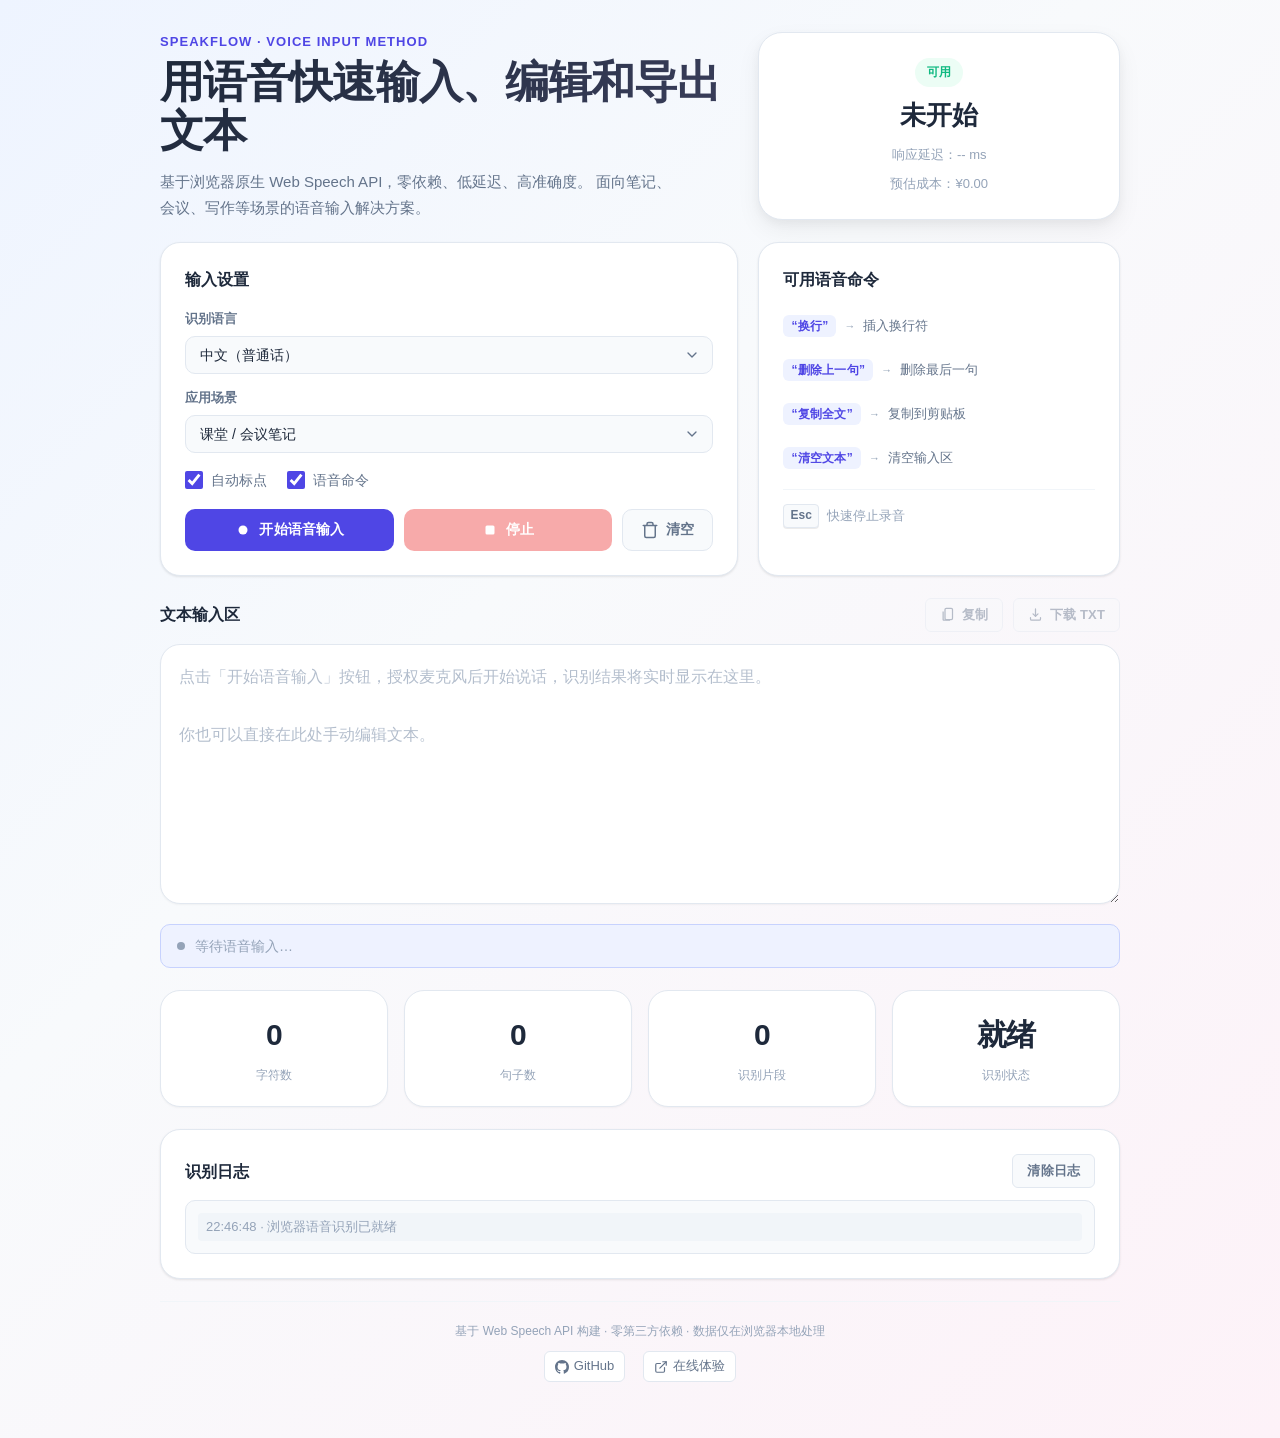
==== commit 5e6ab359: "feat: add footer links (GitHub repo + online demo)" ====
--- a/index.html
+++ b/index.html
@@ -179,6 +179,22 @@
 
         <footer class="footer">
             <p>基于 Web Speech API 构建 · 零第三方依赖 · 数据仅在浏览器本地处理</p>
+            <p class="footer-links">
+                <a href="https://github.com/shiyue105/Speakflow" target="_blank" rel="noopener noreferrer" class="footer-link">
+                    <svg class="footer-link-icon" viewBox="0 0 24 24" fill="currentColor">
+                        <path d="M12 0C5.37 0 0 5.37 0 12c0 5.31 3.435 9.795 8.205 11.385.6.105.825-.255.825-.57 0-.285-.015-1.23-.015-2.235-3.015.555-3.795-.735-4.035-1.41-.135-.345-.72-1.41-1.23-1.695-.42-.225-1.02-.78-.015-.795.945-.015 1.62.87 1.845 1.23 1.08 1.815 2.805 1.305 3.495.99.105-.78.42-1.305.765-1.605-2.67-.3-5.46-1.335-5.46-5.925 0-1.305.465-2.385 1.23-3.225-.12-.3-.54-1.53.12-3.18 0 0 1.005-.315 3.3 1.23.96-.27 1.98-.405 3-.405s2.04.135 3 .405c2.295-1.56 3.3-1.23 3.3-1.23.66 1.65.24 2.88.12 3.18.765.84 1.23 1.905 1.23 3.225 0 4.605-2.805 5.625-5.475 5.925.435.375.81 1.095.81 2.22 0 1.605-.015 2.895-.015 3.3 0 .315.225.69.825.57A12.02 12.02 0 0 0 24 12c0-6.63-5.37-12-12-12z"/>
+                    </svg>
+                    GitHub
+                </a>
+                <a href="https://github.com/shiyue105/Speakflow" target="_blank" rel="noopener noreferrer" class="footer-link">
+                    <svg class="footer-link-icon" viewBox="0 0 24 24" fill="none" stroke="currentColor" stroke-width="2" stroke-linecap="round" stroke-linejoin="round">
+                        <path d="M18 13v6a2 2 0 0 1-2 2H5a2 2 0 0 1-2-2V8a2 2 0 0 1 2-2h6"/>
+                        <polyline points="15 3 21 3 21 9"/>
+                        <line x1="10" y1="14" x2="21" y2="3"/>
+                    </svg>
+                    在线体验
+                </a>
+            </p>
         </footer>
     </div>
 
--- a/style.css
+++ b/style.css
@@ -674,6 +674,41 @@
     color: var(--text-muted);
 }
 
+.footer-links {
+    margin-top: 10px;
+    display: flex;
+    align-items: center;
+    justify-content: center;
+    gap: 18px;
+}
+
+.footer-link {
+    display: inline-flex;
+    align-items: center;
+    gap: 5px;
+    font-size: 13px;
+    font-weight: 500;
+    color: var(--text-secondary);
+    text-decoration: none;
+    transition: color var(--transition);
+    padding: 4px 10px;
+    border-radius: var(--radius-xs);
+    border: 1px solid var(--border);
+    background: var(--surface);
+}
+
+.footer-link:hover {
+    color: var(--primary);
+    border-color: var(--primary);
+    background: var(--primary-light);
+}
+
+.footer-link-icon {
+    width: 14px;
+    height: 14px;
+    flex-shrink: 0;
+}
+
 @media (max-width: 800px) {
     .hero,
     .control-grid {
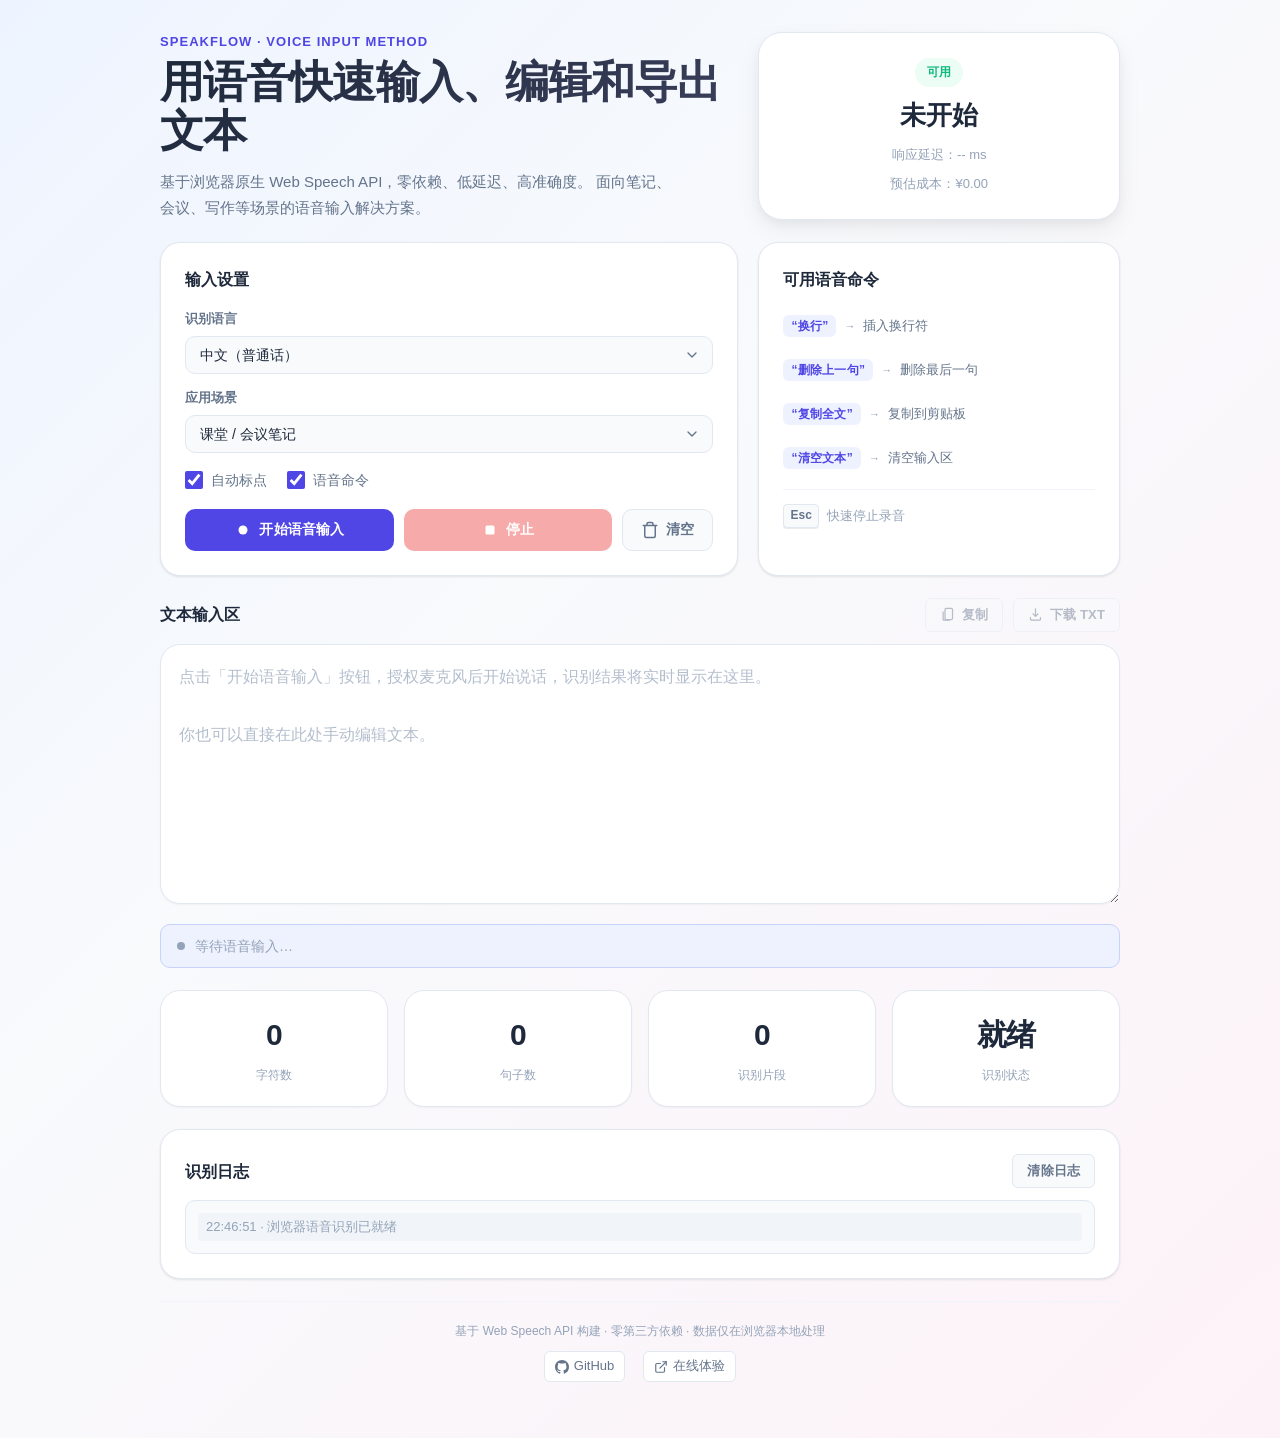
==== commit cafb63b7: "feat: add auto-save and restore for editor content via localStorage ## 功能描述 编辑器内容自动保存到浏览器 localStora" ====
--- a/index.html
+++ b/index.html
@@ -116,6 +116,12 @@
                 </div>
             </div>
         </section>
+
+        <div class="restore-banner" id="restoreBanner">
+            <span class="restore-banner-text">检测到上次未完成的编辑记录</span>
+            <button id="restoreBtn" class="btn btn-outline-sm">恢复内容</button>
+            <button id="discardSavedBtn" class="btn btn-outline-sm">丢弃</button>
+        </div>
 
         <section class="editor-section">
             <div class="editor-header">
--- a/style.css
+++ b/style.css
@@ -438,6 +438,34 @@
     box-shadow: 0 1px 0 rgba(0,0,0,0.08);
 }
 
+.restore-banner {
+    display: none;
+    align-items: center;
+    gap: 12px;
+    padding: 12px 18px;
+    background: #FFFBEB;
+    border: 1px solid #FCD34D;
+    border-radius: var(--radius-sm);
+    margin-bottom: 12px;
+    animation: bannerSlideDown 0.3s ease;
+}
+
+.restore-banner.visible {
+    display: flex;
+}
+
+.restore-banner-text {
+    flex: 1;
+    font-size: 13px;
+    font-weight: 500;
+    color: #92400E;
+}
+
+@keyframes bannerSlideDown {
+    from { opacity: 0; transform: translateY(-8px); }
+    to { opacity: 1; transform: translateY(0); }
+}
+
 .editor-section {
     position: relative;
     margin-bottom: 22px;
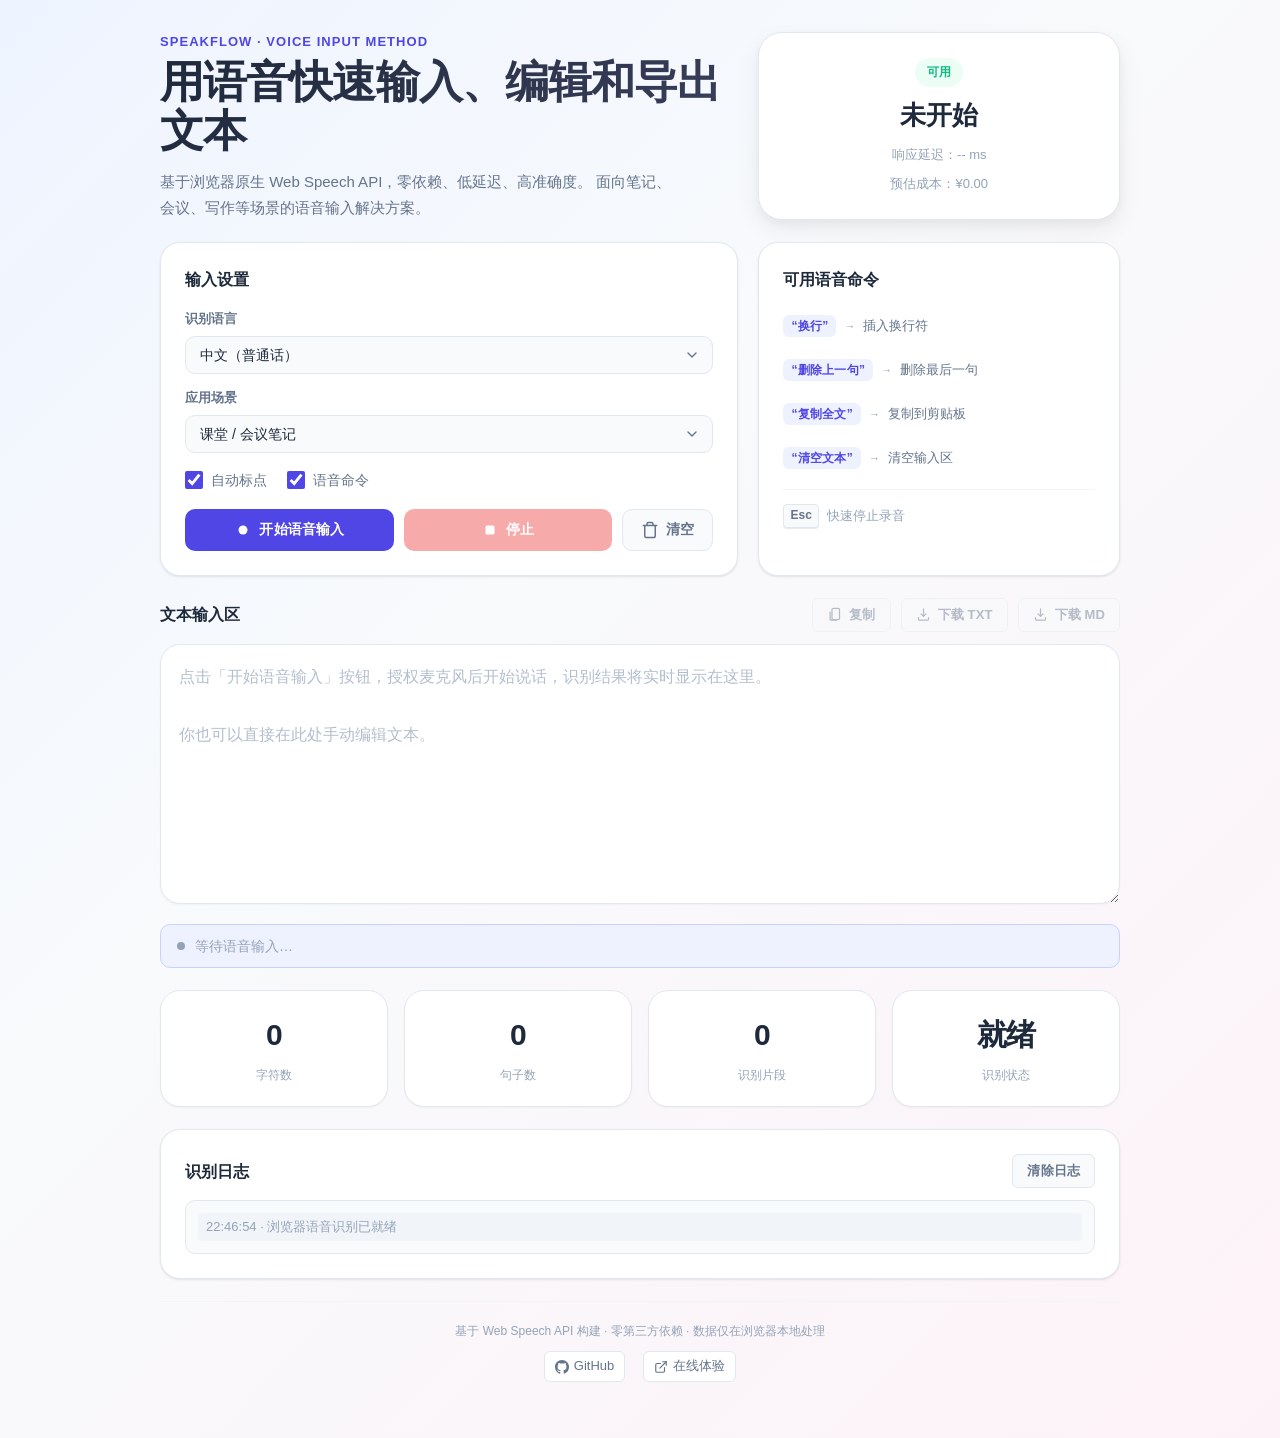
==== commit 7c26c73f: "feat: add Markdown export alongside TXT download ## 功能描述 在编辑区工具栏新增「下载 MD」按钮，与「下载 TXT」并列。 可将编辑器内容导出为 " ====
--- a/index.html
+++ b/index.html
@@ -139,6 +139,12 @@
                             <path d="M12 3v12m0 0l-4-4m4 4l4-4M4 17v2a2 2 0 0 0 2 2h12a2 2 0 0 0 2-2v-2" stroke="currentColor" stroke-width="2" stroke-linecap="round" stroke-linejoin="round"/>
                         </svg>
                         下载 TXT
+                    </button>
+                    <button id="downloadMdBtn" class="btn btn-outline-sm" disabled>
+                        <svg class="btn-icon-sm" viewBox="0 0 24 24" fill="none">
+                            <path d="M12 3v12m0 0l-4-4m4 4l4-4M4 17v2a2 2 0 0 0 2 2h12a2 2 0 0 0 2-2v-2" stroke="currentColor" stroke-width="2" stroke-linecap="round" stroke-linejoin="round"/>
+                        </svg>
+                        下载 MD
                     </button>
                 </div>
             </div>
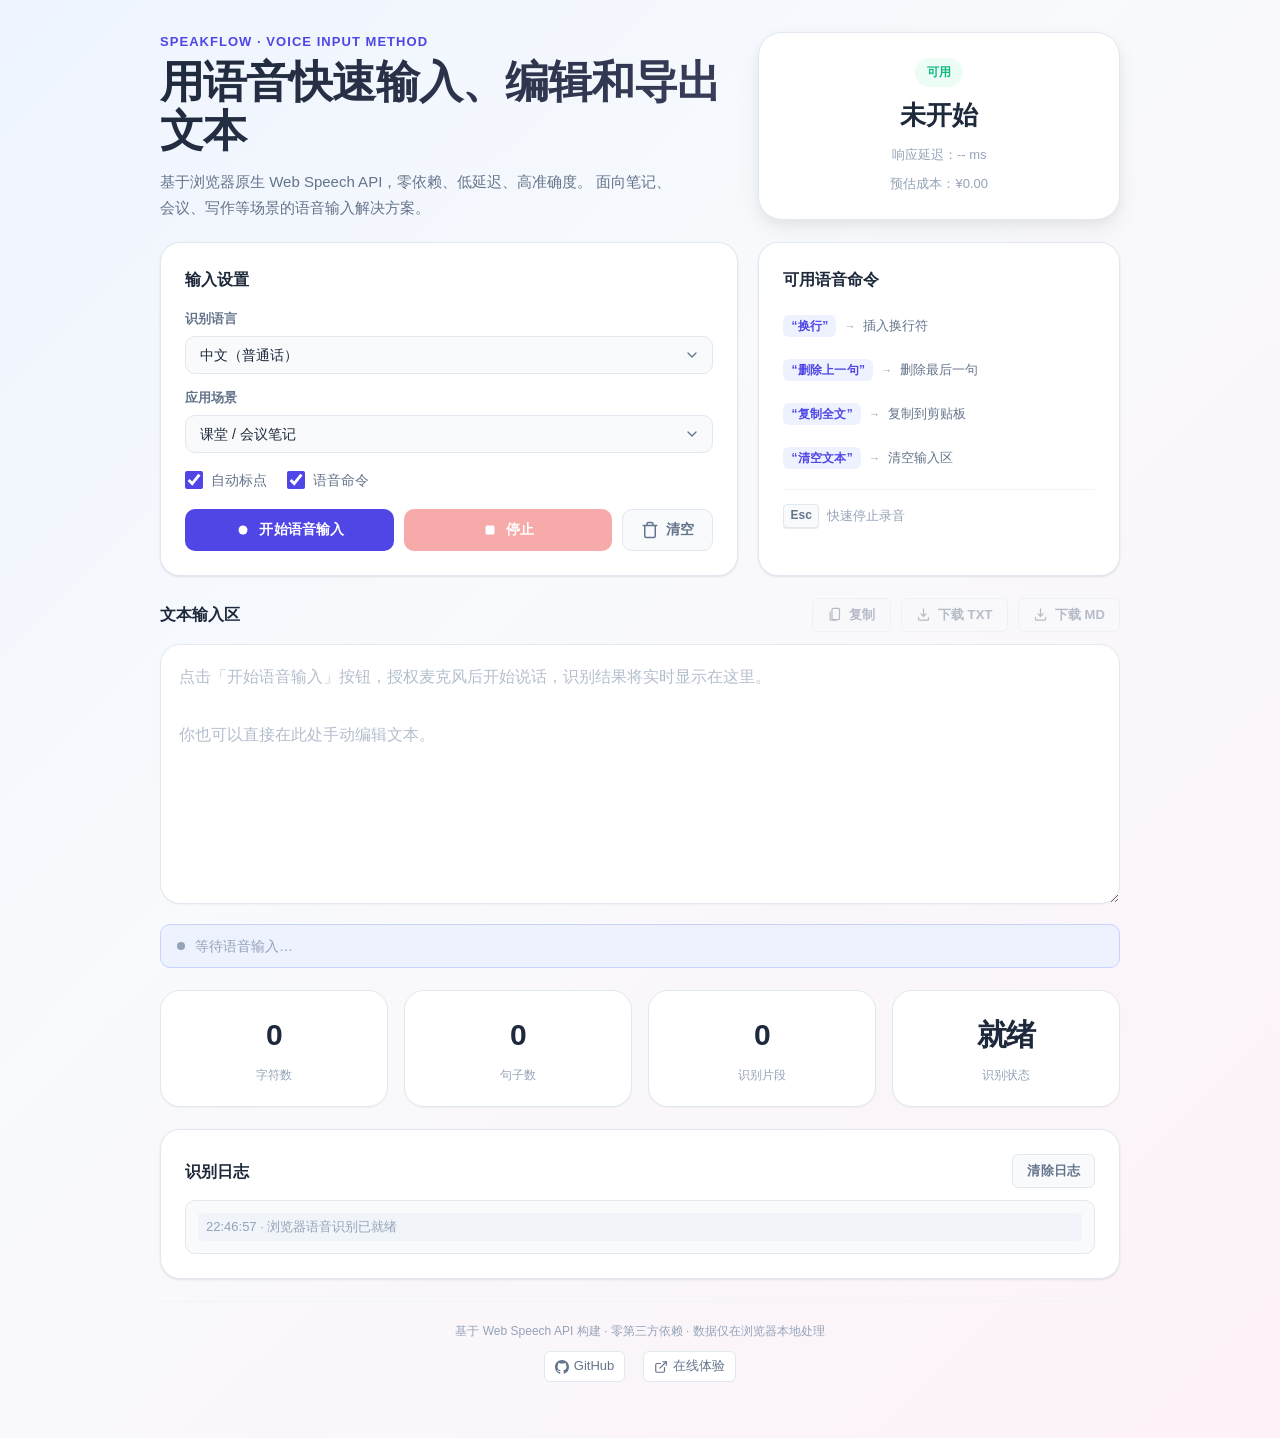
==== commit 5017a6c8: "feat: add public GitHub Pages URL for public access ## 功能描述 配置 GitHub Pages 公开访问，任何人可通过浏览器直接访问。 页脚「在" ====
--- a/index.html
+++ b/index.html
@@ -198,7 +198,7 @@
                     </svg>
                     GitHub
                 </a>
-                <a href="https://github.com/shiyue105/Speakflow" target="_blank" rel="noopener noreferrer" class="footer-link">
+                <a href="https://shiyue105.github.io/Speakflow/" target="_blank" rel="noopener noreferrer" class="footer-link">
                     <svg class="footer-link-icon" viewBox="0 0 24 24" fill="none" stroke="currentColor" stroke-width="2" stroke-linecap="round" stroke-linejoin="round">
                         <path d="M18 13v6a2 2 0 0 1-2 2H5a2 2 0 0 1-2-2V8a2 2 0 0 1 2-2h6"/>
                         <polyline points="15 3 21 3 21 9"/>
